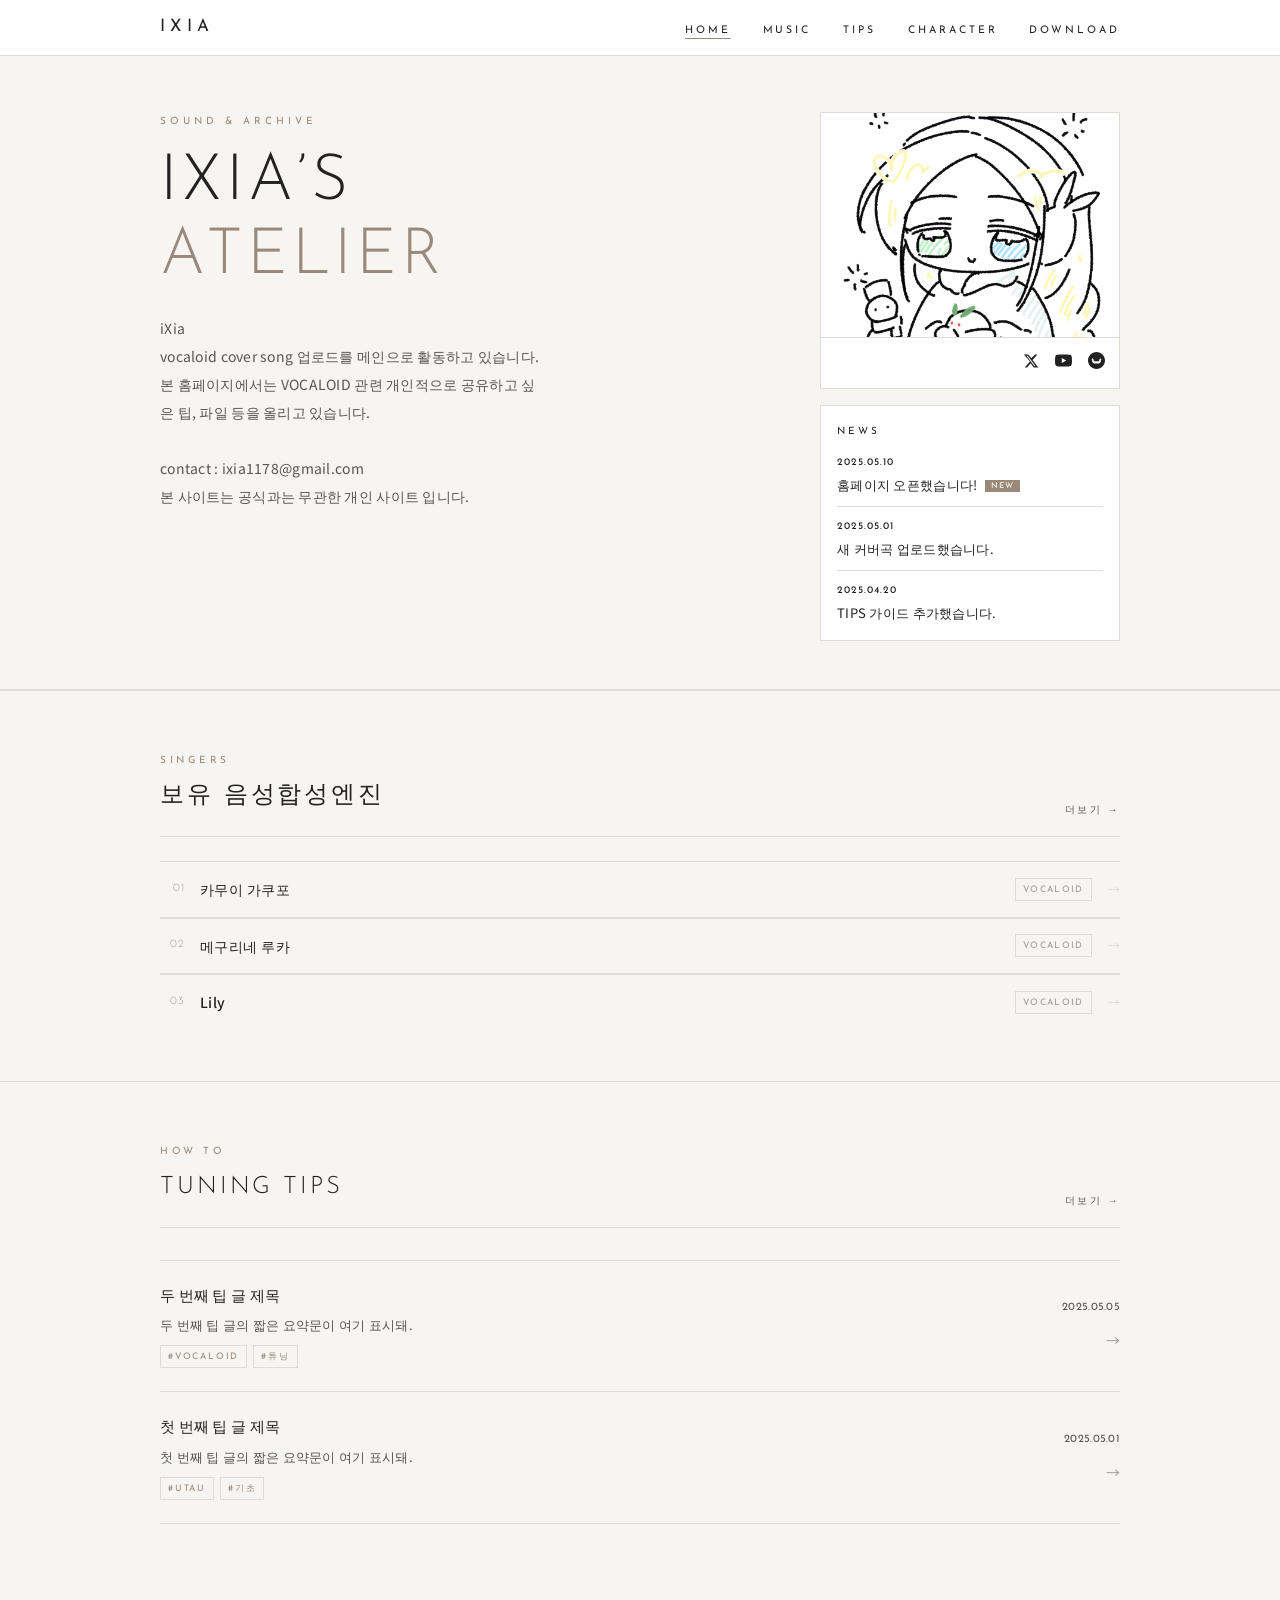
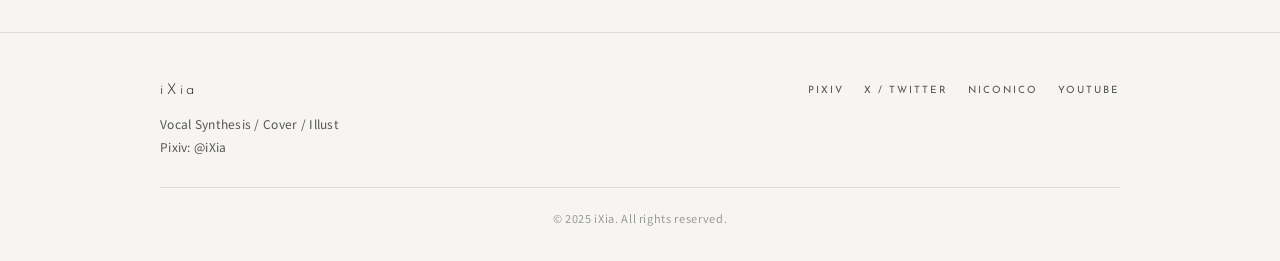
==== index.html @ e761b721 "first commit" ====
<!DOCTYPE html>
<html lang="ko">
<head>
  <meta charset="UTF-8" />
  <meta name="viewport" content="width=device-width, initial-scale=1.0" />

  <!-- ✏️ 브라우저 탭 제목 수정 -->
  <title>iXia</title>

  <!-- ✏️ SNS 공유 미리보기 수정 -->
  <meta property="og:title" content="iXia" />
  <meta property="og:description" content="Vocal Synthesis / Cover / Tips" />
  <meta property="og:type" content="website" />

  <!-- 파비콘: images/favicon.ico 파일 넣으면 자동 적용 -->
  <link rel="icon" href="images/favicon.ico" />

  <link rel="stylesheet" href="css/style.css" />
  <link rel="stylesheet" href="css/tips.css" />
  <link rel="stylesheet" href="css/home.css" />
</head>
<body>

<!-- ══════════════════════════════════════════════════════
     네비게이션 바
     ✏️ 사이트 이름: .nav-logo 안
     ✏️ 메뉴 이름:  .nav-menu 안 각 <a> 텍스트
═══════════════════════════════════════════════════════ -->
<header class="site-nav">
  <div class="wrap nav-inner">

    <!-- ✏️ 왼쪽 로고/이름 -->
    <a href="index.html" class="nav-logo">iXia</a>

    <!-- PC 메뉴 -->
    <nav>
      <ul class="nav-menu">
        <li><a href="index.html" class="active">Home</a></li>
        <li><a href="pages/music.html">Music</a></li>
        <li><a href="pages/tips.html">Tips</a></li>
        <li><a href="pages/character.html">Character</a></li>
        <li><a href="pages/download.html">Download</a></li>
      </ul>
    </nav>

    <!-- 모바일 햄버거 -->
    <button class="hamburger" aria-label="메뉴">
      <span></span><span></span><span></span>
    </button>

  </div>
</header>

<!-- 모바일 드롭다운 -->
<nav class="mob-menu">
  <a href="index.html">Home</a>
  <a href="pages/music.html">Music</a>
  <a href="pages/tips.html">Tips</a>
  <a href="pages/character.html">Character</a>
  <a href="pages/download.html">Download</a>
</nav>


<main>

  <!-- ══════════════════════════════════════════════════
       히어로 섹션
       스케치: 왼쪽(텍스트+버튼) / 오른쪽(캐릭터 링크 + NEWS 박스)
       
       ✏️ 제목:    .hero-title 안
       ✏️ 설명:    .hero-desc 안
       ✏️ 버튼:    .hero-btns 안 <a> 태그 href와 텍스트
       ✏️ 캐릭터 이미지: .hero-chara-img 의 src 속성
                         (images/ 폴더에 파일 넣고 경로 수정)
       ✏️ 뉴스 항목: .news-mini-list 안 <li> 수정
  ══════════════════════════════════════════════════ -->
  <section class="hero">
    <div class="wrap">
      <div class="hero-grid">

        <!-- ── 왼쪽: 텍스트 ── -->
        <div class="hero-text">

          <!-- ✏️ 작은 라벨 텍스트 -->
          <span class="hero-kicker">SOUND & ARCHIVE</span>

          <!--
            ✏️ 메인 타이틀.
            <span class="h-accent">으로 감싼 부분은 베이지 색상 강조.
            <br> 로 줄바꿈.
          -->
          <h1 class="hero-title">
            iXia’s<br />
             <span class="h-accent">ATELIER</span>
          </h1>

          <!-- ✏️ 소개 문장 -->
          <p class="hero-desc">
            iXia<br />
            vocaloid cover song 업로드를 메인으로 활동하고 있습니다.<br />
            본 홈페이지에서는 VOCALOID 관련 개인적으로 공유하고 싶은 팁, 파일 등을 올리고 있습니다.<br /><br />
            contact : ixia1178@gmail.com<br />
            본 사이트는 공식과는 무관한 개인 사이트 입니다.

          </p>


        </div>

        <!-- ── 오른쪽: 사이드 박스 2개 ── -->
        <div class="hero-side">

          <!--
            캐릭터 페이지 링크 박스
            스케치: "이 사이에 CHARACTER 페이지로 이동"
            
            ✏️ 이미지 넣는 방법:
               1. images/ 폴더에 이미지 파일 넣기
               2. 아래 <img> 태그의 src="" 에 경로 입력
                  예) src="images/chara-thumb.jpg"
               3. .hero-chara-img.placeholder div 는 지우기
          -->
          <div class="hero-chara-box">

            <!-- 이미지가 있을 때 → 아래 주석 해제, placeholder div 삭제 -->
            <!-- <img class="hero-chara-img" src="images/chara-thumb.jpg" alt="캐릭터" /> -->

            <!-- 이미지가 없을 때 임시 표시 (이미지 생기면 이 div 삭제) -->
            <img class="hero-chara-img" src="img/profile.png" alt="프로필" />

            <div class="hero-chara-bar">
              <a href="https://x.com/iXIA_00" target="_blank" aria-label="X">
                <svg width="16" height="16" viewBox="0 0 24 24" fill="currentColor">
                  <path d="M18.244 2.25h3.308l-7.227 8.26 8.502 11.24H16.17l-4.714-6.231-5.401 6.231H2.746l7.73-8.835L1.254 2.25H8.08l4.253 5.622 5.91-5.622zm-1.161 17.52h1.833L7.084 4.126H5.117z"/>
                </svg>
              </a>
              <a href="https://www.youtube.com/@iXIA00" target="_blank" aria-label="YouTube">
                <svg width="17" height="17" viewBox="0 0 24 24" fill="currentColor">
                  <path d="M23.498 6.186a3.016 3.016 0 0 0-2.122-2.136C19.505 3.545 12 3.545 12 3.545s-7.505 0-9.377.505A3.017 3.017 0 0 0 .502 6.186C0 8.07 0 12 0 12s0 3.93.502 5.814a3.016 3.016 0 0 0 2.122 2.136c1.871.505 9.376.505 9.376.505s7.505 0 9.377-.505a3.015 3.015 0 0 0 2.122-2.136C24 15.93 24 12 24 12s0-3.93-.502-5.814zM9.545 15.568V8.432L15.818 12l-6.273 3.568z"/>
                </svg>
              </a>
              <a href="https://www.nicovideo.jp/user/136156987" target="_blank" aria-label="NicoNico">
                <svg width="17" height="17" viewBox="0 0 24 24" fill="currentColor">
                  <path d="M12 0C5.373 0 0 5.373 0 12s5.373 12 12 12 12-5.373 12-12S18.627 0 12 0zm5.562 14.578c-.36 1.01-1.306 1.698-2.38 1.718H8.818c-1.074-.02-2.02-.708-2.38-1.718L5.4 10.8c-.213-.595.1-1.25.695-1.463.595-.214 1.25.1 1.463.694l.9 2.506c.09.252.328.422.596.43h5.892c.268-.008.505-.178.596-.43l.9-2.506c.213-.595.868-.908 1.463-.694.595.213.908.868.695 1.463l-1.038 3.778z"/>
                </svg>
              </a>
            </div>
          </div>

          <!--
            NEWS 미니 박스
            스케치: "NEWS 섹션 추가, n월 n일 ~추가됐습니다"
            
            ✏️ 뉴스 항목 수정: 아래 <li> 들을 수정해.
            최신순으로 위에 쓰고, new 뱃지는 최신 항목에만 달아.
            항목은 2~3개가 적당해 (박스가 너무 길어지니까).
          -->
          <div class="news-mini-box">
            <div class="news-mini-head">
              <h3>News</h3>
              <!-- ✏️ 뉴스 페이지가 따로 생기면 href 수정 -->
              <!-- <a href="pages/news.html" class="btn-more" style="font-size:9px;">all →</a> -->
            </div>
            <ul class="news-mini-list">

              <!--
                ✏️ 뉴스 항목 하나 예시.
                복사해서 추가해. 오래된 것은 아래로 밀어.
              -->
              <li class="news-mini-item">
                <span class="news-mini-date">2025.05.10</span>
                <span class="news-mini-text">
                  홈페이지 오픈했습니다!
                  <span class="badge-new">New</span>
                </span>
              </li>

              <li class="news-mini-item">
                <span class="news-mini-date">2025.05.01</span>
                <span class="news-mini-text">새 커버곡 업로드했습니다.</span>
              </li>

              <li class="news-mini-item">
                <span class="news-mini-date">2025.04.20</span>
                <span class="news-mini-text">TIPS 가이드 추가했습니다.</span>
              </li>

            </ul>
          </div>

        </div><!-- /hero-side -->

      </div><!-- /hero-grid -->
    </div>
  </section>


  <!-- ══════════════════════════════════════════════════
       보유 음성합성엔진 목록
       스케치: "보유 음성합성엔진 목록 (VOCALOID 이름 + 엔진)"
       
       ✏️ 항목 수정: <li class="voca-item"> 블록 복사해서 추가.
       ✏️ 이름, 엔진, 링크(href) 각각 수정.
       ✏️ href는 나중에 캐릭터 상세 페이지 앵커(#아이디)로 바꿔.
  ══════════════════════════════════════════════════ -->
  <section class="section anim">
  <div class="wrap">
    <div class="sec-head">
      <div>
        <span class="sec-en">Singers</span>
        <h2 class="sec-title">보유 음성합성엔진</h2>
      </div>
      <a href="pages/character.html" class="btn-more">더보기 →</a>
    </div>

    <div class="voca-scroll-wrap">
      <div class="voca-scroll-track">

        <ul class="voca-list">
          <li>
            <a href="pages/character.html#hatsune-miku" class="voca-item">
              <span class="voca-num">01</span>
              <span class="voca-name">카무이 가쿠포</span>
              <span class="voca-engine">VOCALOID</span>
              <span class="voca-arrow">→</span>
            </a>
          </li>
          <li>
            <a href="pages/character.html#ia" class="voca-item">
              <span class="voca-num">02</span>
              <span class="voca-name">메구리네 루카</span>
              <span class="voca-engine">VOCALOID</span>
              <span class="voca-arrow">→</span>
            </a>
          </li>
          <li>
            <a href="pages/character.html#gumi" class="voca-item">
              <span class="voca-num">03</span>
              <span class="voca-name">Lily</span>
              <span class="voca-engine">VOCALOID</span>
              <span class="voca-arrow">→</span>
            </a>
          </li>
        </ul>

        <!-- 무한루프용 복사본 (위랑 똑같이) -->
        <ul class="voca-list">
          <li>
            <a href="pages/character.html#hatsune-miku" class="voca-item">
              <span class="voca-num">04</span>
              <span class="voca-name">히야마 키요테루</span>
              <span class="voca-engine">VOCALOID</span>
              <span class="voca-arrow">→</span>
            </a>
          </li>
          <li>
            <a href="pages/character.html#ia" class="voca-item">
              <span class="voca-num">05</span>
              <span class="voca-name">IA</span>
              <span class="voca-engine">VOCALOID</span>
              <span class="voca-arrow">→</span>
            </a>
          </li>
          <li>
            <a href="pages/character.html#gumi" class="voca-item">
              <span class="voca-num">06</span>
              <span class="voca-name">GUMI</span>
              <span class="voca-engine">VOCALOID</span>
              <span class="voca-arrow">→</span>
            </a>
          </li>
        </ul>

        <ul class="voca-list">
          <li>
            <a href="pages/character.html#hatsune-miku" class="voca-item">
              <span class="voca-num">07</span>
              <span class="voca-name">유즈키 유카리</span>
              <span class="voca-engine">VOCALOID</span>
              <span class="voca-arrow">→</span>
            </a>
          </li>
          <li>
            <a href="pages/character.html#ia" class="voca-item">
              <span class="voca-num">08</span>
              <span class="voca-name">vy1</span>
              <span class="voca-engine">VOCALOID</span>
              <span class="voca-arrow">→</span>
            </a>
          </li>
          <li>
            <a href="pages/character.html#gumi" class="voca-item">
              <span class="voca-num">09</span>
              <span class="voca-name">오토마치 우나</span>
              <span class="voca-engine">VOCALOID</span>
              <span class="voca-arrow">→</span>
            </a>
          </li>
        </ul>

        <ul class="voca-list">
          <li>
            <a href="pages/character.html#hatsune-miku" class="voca-item">
              <span class="voca-num">10</span>
              <span class="voca-name">히비키 코토</span>
              <span class="voca-engine">VOCALOID</span>
              <span class="voca-arrow">→</span>
            </a>
          </li>
          <li>
            <a href="pages/character.html#ia" class="voca-item">
              <span class="voca-num">11</span>
              <span class="voca-name">kokone</span>
              <span class="voca-engine">VOCALOID</span>
              <span class="voca-arrow">→</span>
            </a>
          </li>
          <li>
            <a href="pages/character.html#gumi" class="voca-item">
              <span class="voca-num">12</span>
              <span class="voca-name">chika</span>
              <span class="voca-engine">VOCALOID</span>
              <span class="voca-arrow">→</span>
            </a>
          </li>
        </ul>

        <ul class="voca-list">
          <li>
            <a href="pages/character.html#hatsune-miku" class="voca-item">
              <span class="voca-num">13</span>
              <span class="voca-name">KAITO</span>
              <span class="voca-engine">VOCALOID</span>
              <span class="voca-arrow">→</span>
            </a>
          </li>
          <li>
            <a href="pages/character.html#ia" class="voca-item">
              <span class="voca-num">14</span>
              <span class="voca-name">키즈나 아카리</span>
              <span class="voca-engine">VOCALOID</span>
              <span class="voca-arrow">→</span>
            </a>
          </li>
          <li>
            <a href="pages/character.html#gumi" class="voca-item">
              <span class="voca-num">15</span>
              <span class="voca-name">류토</span>
              <span class="voca-engine">VOCALOID</span>
              <span class="voca-arrow">→</span>
            </a>
          </li>
        </ul>

        <ul class="voca-list">
          <li>
            <a href="pages/character.html#hatsune-miku" class="voca-item">
              <span class="voca-num">16</span>
              <span class="voca-name">CUL</span>
              <span class="voca-engine">VOCALOID</span>
              <span class="voca-arrow">→</span>
            </a>
          </li>
          <li>
            <a href="pages/character.html#ia" class="voca-item">
              <span class="voca-num">17</span>
              <span class="voca-name">asa</span>
              <span class="voca-engine">VOCALOID</span>
              <span class="voca-arrow">→</span>
            </a>
          </li>
         
        </ul>

      </div>
    </div>

  </div>
</section>

  <!-- ══════════════════════════════════════════════════
       TUNING TIPS 미리보기
       스케치: 목록 형태, "더보기 >" 클릭 → TIPS 페이지 이동
       
       ✏️ 팁 항목 수정: <li> 블록 복사해서 추가.
       ✏️ href: TIPS 페이지 내 앵커 (pages/tips.html#tip-01)
  ══════════════════════════════════════════════════ -->
  <section class="section anim">
  <div class="wrap">
    <div class="sec-head">
      <div>
        <span class="sec-en">How to</span>
        <h2 class="sec-title">Tuning Tips</h2>
      </div>
      <a href="pages/tips.html" class="btn-more">더보기 →</a>
    </div>

    <!-- 최신 글 3개 자동으로 표시 — 건드리지 않아도 돼! -->
    <ul class="tips-list" id="home-tips-list"></ul>

  </div>
</section>


  <!-- ══════════════════════════════════════════════════
       COVERS 슬라이더
       스케치: 가로 슬라이딩, 재생 버튼 아이콘, "더보기 >" → MUSIC 페이지
       
       ✏️ 커버 곡 추가: <div class="covers-card"> 블록을 복사해서 추가.
       ✏️ 앨범 아트: .covers-thumb 안에 <img src="경로"> 넣기.
       ✏️ 링크: href 에 유튜브/니코동 주소 넣기.
  ══════════════════════════════════════════════════ -->
  
<script src="js/tips-data.js"></script>
<script>
  /* 홈 Tips 미리보기: 최신 3개 자동 표시 */
  const homeTipsList = document.getElementById('home-tips-list');
  if (homeTipsList) {
    const recent = TIPS_DATA.slice(0, 3);
    homeTipsList.innerHTML = recent.map(post => `
      <li class="tips-item">
        <a href="pages/tips-post.html?id=${post.id}" class="tips-item-link">
          <div class="tips-item-main">
            <p class="tips-item-title">${post.title}</p>
            <p class="tips-item-summary">${post.summary}</p>
            <div class="tips-item-tags">
              ${post.tags.map(t => `<span class="tips-tag">${t}</span>`).join('')}
            </div>
          </div>
          <div class="tips-item-right">
            <span class="tips-item-date">${post.date}</span>
            <span class="tips-item-arrow">→</span>
          </div>
        </a>
      </li>
    `).join('');
  }
</script>

</main>


<!-- ══════════════════════════════════════════════════════
     푸터
     ✏️ 이름: .footer-name 안
     ✏️ 설명: .footer-desc 안
     ✏️ 외부 링크: .footer-links 안 <a> 태그의 href와 텍스트
═══════════════════════════════════════════════════════ -->
<footer class="site-footer">
  <div class="wrap">
    <div class="footer-inner">

      <!-- 왼쪽: 이름 + 소개 -->
      <div>
        <!-- ✏️ 하단 이름 수정 -->
        <p class="footer-name">iXia</p>
        <!-- ✏️ 짧은 소개 수정 -->
        <p class="footer-desc">
          Vocal Synthesis / Cover / Illust<br />
          Pixiv: @iXia
        </p>
      </div>

      <!-- 오른쪽: 외부 링크들 -->
      <div class="footer-links">
        <!-- ✏️ href="" 안에 실제 SNS 링크 넣기. 필요없는 줄은 지워. -->
        <a href="https://www.pixiv.net/" target="_blank">Pixiv</a>
        <a href="https://twitter.com/" target="_blank">X / Twitter</a>
        <a href="https://www.nicovideo.jp/" target="_blank">NicoNico</a>
        <a href="https://www.youtube.com/" target="_blank">YouTube</a>
      </div>

    </div>

    <!-- ✏️ 이름과 연도 수정 -->
    <p class="footer-copy">&copy; 2025 iXia. All rights reserved.</p>
  </div>
</footer>


<script src="js/main.js"></script>
</body>
</html>
---- css/style.css ----
/* ============================================================
   style.css — iXia 사이트 공통 스타일
   참고: halyosy.com + vocaloid.com 디자인 톤

   ✏️ 색상 바꾸기: 아래 :root 안의 값만 수정하면 전체 적용!
   ✏️ 폰트 바꾸기: --font-body, --font-en 값 수정
============================================================ */

@import url('https://fonts.googleapis.com/css2?family=Josefin+Sans:wght@200;300;400&family=Noto+Sans+JP:wght@300;400;500&display=swap');

:root {
  /* ✏️ 여기만 바꾸면 전체 색이 바뀌어 */
  --white:     #ffffff;
  --bg:        #f7f5f2;     /* 아주 살짝 따뜻한 베이지 톤 */
  --text:      #222222;     /* 진한 딥 그레이 (눈에 덜 피로) */
  --sub:       #555555;     /* 보조 텍스트 (기존보다 훨씬 진하게) */
  --muted:     #999999;     /* 흐린 텍스트 (날짜, 라벨 등) */
  --accent:    #9a8878;     /* ✏️ 포인트 색상 (진한 베이지) */
  --line:      #e0dbd4;     /* 구분선 */
  --nav-h:     56px;        /* ✏️ 상단 네비 높이 */
  --max-w:     1040px;
  --pad:       40px;        /* 좌우 기본 여백 */

  /* ✏️ 폰트 */
  --font-en:   'Josefin Sans', sans-serif;  /* 영문 제목용 */
  --font-body: 'Noto Sans JP', 'Noto Sans KR', sans-serif;  /* 본문 */

  --ease: 0.2s ease;
}

*, *::before, *::after { box-sizing: border-box; margin: 0; padding: 0; }
html { scroll-behavior: smooth; }
body {
  font-family: var(--font-body);
  background: var(--bg);
  color: var(--text);
  font-size: 14px;
  line-height: 1.9;
  letter-spacing: 0.02em;
  -webkit-font-smoothing: antialiased;
}
img { display: block; max-width: 100%; }
a { color: inherit; text-decoration: none; }
ul { list-style: none; }
button { background: none; border: none; cursor: pointer; font: inherit; color: inherit; }

/* ─── 레이아웃 컨테이너 ─────────────────────────────────── */
.wrap {
  max-width: var(--max-w);
  margin: 0 auto;
  padding: 0 var(--pad);
}

/* ─── 섹션 헤더 (제목 + 더보기 버튼) ─────────────────────
   스케치: 각 섹션 오른쪽에 "더보기 >" 버튼이 있어.
   이 구조를 재사용해.
──────────────────────────────────────────────────────────── */
.sec-head {
  display: flex;
  align-items: flex-end;
  justify-content: space-between;
  margin-bottom: 24px;
  padding-bottom: 16px;
  border-bottom: 1px solid var(--line);
}
.sec-en {   /* 영문 작은 라벨 */
  font-family: var(--font-en);
  font-size: 10px;
  letter-spacing: 0.35em;
  text-transform: uppercase;
  color: var(--accent);
  display: block;
  margin-bottom: 4px;
}
.sec-title {
  font-family: var(--font-en);
  font-size: clamp(18px, 2.5vw, 24px);
  font-weight: 300;
  letter-spacing: 0.12em;
  text-transform: uppercase;
  color: var(--text);
}

/* 더보기 버튼 — halyosy처럼 작고 오른쪽 정렬 */
.btn-more {
  font-family: var(--font-en);
  font-size: 10px;
  letter-spacing: 0.25em;
  text-transform: uppercase;
  color: var(--sub);
  display: flex;
  align-items: center;
  gap: 4px;
  transition: color var(--ease);
  white-space: nowrap;
}
.btn-more:hover { color: var(--accent); }

/* ─── 네비게이션 ─────────────────────────────────────────
   ✏️ 사이트 이름 → index.html <a class="nav-logo"> 안
   ✏️ 메뉴 항목  → index.html <ul class="nav-menu"> 안
──────────────────────────────────────────────────────────── */
.site-nav {
  position: fixed;
  top: 0; left: 0; right: 0;
  height: var(--nav-h);
  background: rgba(255,255,255,0.96);
  backdrop-filter: blur(10px);
  -webkit-backdrop-filter: blur(10px);
  border-bottom: 1px solid var(--line);
  z-index: 100;
  transition: box-shadow var(--ease);
}
.site-nav.scrolled { box-shadow: 0 1px 20px rgba(0,0,0,0.05); }

.nav-inner {
  height: 100%;
  display: flex;
  align-items: center;
  justify-content: space-between;
}

/* 로고 */
.nav-logo {
  font-family: var(--font-en);
  font-size: 17px;
  font-weight: 400;     /* 300 → 400 */
  letter-spacing: 0.32em;
  text-transform: uppercase;
  transition: color var(--ease);
}
.nav-logo:hover { color: var(--accent); }

/* PC 메뉴 */
.nav-menu {
  display: flex;
  align-items: center;
  gap: 32px;
}
.nav-menu a {
  font-family: var(--font-en);
  font-size: 10.5px;
  letter-spacing: 0.28em;
  text-transform: uppercase;
  color: var(--text);   /* sub → text (더 진하게) */
  position: relative;
  padding-bottom: 3px;
  transition: color var(--ease);
}
.nav-menu a::after {
  content: '';
  position: absolute;
  bottom: 0; left: 0;
  width: 0; height: 1px;
  background: var(--accent);
  transition: width var(--ease);
}
.nav-menu a:hover, .nav-menu a.active { color: var(--text); }
.nav-menu a:hover::after, .nav-menu a.active::after { width: 100%; }

/* 햄버거 (모바일) */
.hamburger {
  display: none;
  flex-direction: column;
  gap: 5px;
  padding: 4px;
}
.hamburger span {
  display: block;
  width: 22px; height: 1px;
  background: var(--text);
  transition: all var(--ease);
}
.hamburger.open span:nth-child(1) { transform: translateY(6px) rotate(45deg); }
.hamburger.open span:nth-child(2) { opacity: 0; }
.hamburger.open span:nth-child(3) { transform: translateY(-6px) rotate(-45deg); }

/* 모바일 드롭다운 메뉴 */
.mob-menu {
  display: none;
  position: fixed;
  top: var(--nav-h);
  left: 0; right: 0;
  background: var(--white);
  border-bottom: 1px solid var(--line);
  padding: 24px var(--pad);
  flex-direction: column;
  gap: 20px;
  z-index: 99;
}
.mob-menu.open { display: flex; }
.mob-menu a {
  font-family: var(--font-en);
  font-size: 13px;
  letter-spacing: 0.25em;
  text-transform: uppercase;
  color: var(--sub);
  transition: color var(--ease);
}
.mob-menu a:hover, .mob-menu a.active { color: var(--text); }

/* ─── 메인 영역 ─────────────────────────────────────────── */
main { padding-top: var(--nav-h); }

/* ─── 섹션 기본 패딩 ─────────────────────────────────────── */
.section {
  padding: 60px 0;
  border-top: 1px solid var(--line);
}

/* ─── 버튼 ───────────────────────────────────────────────── */
/* 채워진 버튼 */
.btn-fill {
  display: inline-flex;
  align-items: center;
  gap: 8px;
  padding: 10px 24px;
  background: var(--text);
  color: var(--white);
  font-family: var(--font-en);
  font-size: 10px;
  letter-spacing: 0.25em;
  text-transform: uppercase;
  transition: background var(--ease);
}
.btn-fill:hover { background: var(--accent); }

/* 테두리만 있는 버튼 */
.btn-line {
  display: inline-flex;
  align-items: center;
  gap: 8px;
  padding: 10px 24px;
  border: 1px solid var(--line);
  color: var(--sub);
  font-family: var(--font-en);
  font-size: 10px;
  letter-spacing: 0.25em;
  text-transform: uppercase;
  transition: all var(--ease);
}
.btn-line:hover { border-color: var(--accent); color: var(--accent); }

/* ─── 카드 (공통 hover) ──────────────────────────────────── */
.card {
  background: var(--white);
  border: 1px solid var(--line);
  transition: box-shadow var(--ease), transform var(--ease);
}
.card:hover {
  box-shadow: 0 4px 20px rgba(0,0,0,0.07);
  transform: translateY(-2px);
}

/* ─── 페이드인 ───────────────────────────────────────────── */
@keyframes fadeUp {
  from { opacity: 0; transform: translateY(14px); }
  to   { opacity: 1; transform: translateY(0); }
}
.fade { animation: fadeUp 0.5s ease both; }
.fade:nth-child(2) { animation-delay: 0.07s; }
.fade:nth-child(3) { animation-delay: 0.14s; }
.fade:nth-child(4) { animation-delay: 0.21s; }

/* ─── 푸터 ───────────────────────────────────────────────── */
/*
  ✏️ 이름, 설명, 외부링크: index.html <footer> 안을 수정해.
*/
.site-footer {
  border-top: 1px solid var(--line);
  padding: 44px 0 32px;
}
.footer-inner {
  display: flex;
  justify-content: space-between;
  align-items: flex-start;
  flex-wrap: wrap;
  gap: 28px;
}
.footer-name {
  font-family: var(--font-en);
  font-size: 15px;
  font-weight: 300;
  letter-spacing: 0.25em;
  margin-bottom: 8px;
}
.footer-desc {
  font-size: 12px;
  color: var(--sub);
  line-height: 1.9;
}
.footer-links {
  display: flex;
  gap: 20px;
  flex-wrap: wrap;
  align-items: center;
  padding-top: 4px;
}
.footer-links a {
  font-family: var(--font-en);
  font-size: 10px;
  letter-spacing: 0.2em;
  text-transform: uppercase;
  color: var(--sub);
  transition: color var(--ease);
}
.footer-links a:hover { color: var(--accent); }
.footer-copy {
  margin-top: 28px;
  padding-top: 20px;
  border-top: 1px solid var(--line);
  text-align: center;
  font-size: 11px;
  color: var(--muted);
  letter-spacing: 0.06em;
}

/* ─── 반응형 ─────────────────────────────────────────────── */
@media (max-width: 768px) {
  :root { --pad: 20px; --nav-h: 52px; }
  .nav-menu { display: none; }
  .hamburger { display: flex; }
  .footer-inner { flex-direction: column; }
}

@media (max-width: 480px) {
  .sec-title {
    font-size: 18px;
  }
}
---- css/tips.css ----
/* ============================================================
   tips.css — Tips 페이지 전용 스타일
============================================================ */

/* ─── 페이지 헤더 ─────────────────────────────────────────── */
.page-header {
  padding: 48px 0 36px;
  border-bottom: 1px solid var(--line);
}
.page-title {
  font-family: var(--font-en);
  font-size: clamp(28px, 4vw, 42px);
  font-weight: 200;
  letter-spacing: 0.12em;
  text-transform: uppercase;
  margin: 6px 0 10px;
}
.page-desc {
  font-size: 13px;
  color: var(--sub);
}

/* ─── 태그 필터 ──────────────────────────────────────────── */
.tips-tags {
  display: flex;
  flex-wrap: wrap;
  gap: 8px;
  padding: 12px 0 16px;  /* ← 28px에서 줄이기 */
  border-bottom: 1px solid var(--line);
  margin-bottom: 8px;
}

.tag-btn {
  font-family: var(--font-en);
  font-size: 10px;
  letter-spacing: 0.18em;
  text-transform: uppercase;
  padding: 5px 14px;
  border: 1px solid var(--line);
  color: var(--sub);
  background: none;
  cursor: pointer;
  transition: all var(--ease);
}
.tag-btn:hover {
  border-color: var(--accent);
  color: var(--accent);
}
.tag-btn.active {
  background: var(--text);
  border-color: var(--text);
  color: var(--white);
}

/* ─── 글 목록 ────────────────────────────────────────────── */
.tips-list {
  padding: 8px 0 48px;
}

.tips-item {
  border-bottom: 1px solid var(--line);
}
.tips-item:first-child {
  border-top: 1px solid var(--line);
}

.tips-item-link {
  display: flex;
  align-items: center;
  justify-content: space-between;
  gap: 24px;
  padding: 20px 0;
  transition: color var(--ease);
}
.tips-item-link:hover .tips-item-title {
  color: var(--accent);
}

.tips-item-main {
  display: flex;
  flex-direction: column;
  gap: 5px;
  flex: 1;
}

.tips-item-title {
  font-size: 15px;
  font-weight: 500;
  color: var(--text);
  transition: color var(--ease);
}

.tips-item-summary {
  font-size: 13px;      /* 12px → 13px */
  color: var(--sub);
  line-height: 1.7;
}

.tips-item-tags {
  display: flex;
  flex-wrap: wrap;
  gap: 6px;
  margin-top: 4px;
}

/* 태그 뱃지 */
.tips-tag {
  font-family: var(--font-en);
  font-size: 9px;
  letter-spacing: 0.12em;
  color: var(--accent);
  border: 1px solid var(--line);
  padding: 2px 7px;
}

.tips-item-right {
  display: flex;
  flex-direction: column;
  align-items: flex-end;
  gap: 8px;
  flex-shrink: 0;
}

.tips-item-date {
  font-family: var(--font-en);
  font-size: 11px;
  color: var(--sub);    /* muted → sub (더 잘 보이게) */
  white-space: nowrap;
}

.tips-item-arrow {
  font-size: 14px;
  color: var(--muted);
  transition: transform var(--ease), color var(--ease);
}
.tips-item-link:hover .tips-item-arrow {
  transform: translateX(3px);
  color: var(--accent);
}

/* 글 없을 때 */
.tips-empty {
  padding: 40px 0;
  text-align: center;
  font-size: 13px;
  color: var(--muted);
}

/* ─── 상세 페이지 ─────────────────────────────────────────── */

/* 뒤로가기 */
.post-back {
  display: inline-flex;
  align-items: center;
  font-family: var(--font-en);
  font-size: 10px;
  letter-spacing: 0.18em;
  text-transform: uppercase;
  color: var(--sub);
  margin: 36px 0 32px;
  transition: color var(--ease);
}
.post-back:hover { color: var(--accent); }

/* 글 헤더 */
.post-header {
  padding-bottom: 28px;
  border-bottom: 1px solid var(--line);
  margin-bottom: 36px;
}

.post-meta {
  display: flex;
  align-items: center;
  gap: 12px;
  margin-bottom: 14px;
  flex-wrap: wrap;
}

.post-date {
  font-family: var(--font-en);
  font-size: 11px;
  color: var(--muted);
}

.post-title {
  font-family: var(--font-en);
  font-size: clamp(22px, 3.5vw, 36px);
  font-weight: 200;
  letter-spacing: 0.06em;
  line-height: 1.3;
}

/* 글 본문 */
.post-body {
  font-size: 14px;
  line-height: 1.9;
  color: var(--text);
  padding-bottom: 60px;
  max-width: 720px;
}

.post-body p {
  margin-bottom: 1.4em;
}

.post-body h2 {
  font-family: var(--font-en);
  font-size: 18px;
  font-weight: 300;
  letter-spacing: 0.08em;
  margin: 2em 0 0.8em;
  padding-bottom: 8px;
  border-bottom: 1px solid var(--line);
}

.post-body h3 {
  font-size: 15px;
  font-weight: 500;
  margin: 1.6em 0 0.6em;
}

.post-body img {
  max-width: 100%;
  margin: 1.5em 0;
  border: 1px solid var(--line);
}

.post-body ul, .post-body ol {
  padding-left: 1.5em;
  margin-bottom: 1.4em;
}

.post-body li {
  margin-bottom: 0.4em;
}

.post-body code {
  font-family: monospace;
  font-size: 13px;
  background: var(--bg);
  border: 1px solid var(--line);
  padding: 2px 6px;
}

.post-body pre {
  background: var(--bg);
  border: 1px solid var(--line);
  padding: 16px;
  overflow-x: auto;
  margin-bottom: 1.4em;
}

.post-body pre code {
  border: none;
  padding: 0;
  background: none;
}

/* 로딩/에러 */
.post-loading {
  padding: 60px 0;
  text-align: center;
  color: var(--muted);
  font-size: 13px;
}

/* 검색창 */
.tips-search-wrap {
  padding: 20px 0 10px;  /* ← 위아래 줄이기 */
  display: flex;
  gap: 0;
  max-width: 400px;
}
.tips-search {
  width: 100%;
  padding: 9px 14px;
  font-family: var(--font-body);
  font-size: 13px;
  border: 1px solid var(--line);
  border-right: none;  /* ← 돋보기 버튼과 붙이기 */
  background: var(--white);
  color: var(--text);
  outline: none;
  transition: border-color var(--ease);
}
.tips-search:focus { border-color: var(--accent); }

.tips-search-btn {
  padding: 9px 14px;
  border: 1px solid var(--line);
  background: var(--white);
  color: var(--sub);
  cursor: pointer;
  transition: all var(--ease);
  display: flex;
  align-items: center;
}
.tips-search-btn:hover {
  background: var(--text);
  border-color: var(--text);
  color: var(--white);
}

/* ─── 반응형 ─────────────────────────────────────────────── */
@media (max-width: 600px) {
  .tips-item-summary { display: none; }
  .tips-item-right { flex-direction: row; align-items: center; }
}
---- css/home.css ----
/* ============================================================
   home.css — HOME 페이지 전용 스타일
   
   스케치 구조:
   1. 히어로 (텍스트 왼쪽 + 오른쪽: 캐릭터 링크 박스 + NEWS 박스)
   2. 보유 음성합성엔진 목록
   3. TUNING TIPS 미리보기 (더보기 → TIPS 페이지)
   4. COVERS 슬라이더 (더보기 → MUSIC 페이지)
============================================================ */

/* ════════════════════════════════════════════════
   1. 히어로 섹션
   ════════════════════════════════════════════════ */
.hero {
  padding: 56px 0 48px;
  border-bottom: 1px solid var(--line);
}

/*
  레이아웃: 왼쪽(텍스트) + 오른쪽(사이드 박스 2개)
  스케치에서 오른쪽에 '캐릭터 페이지로 이동' 박스와 'NEWS' 박스가 있었어.
*/
.hero-grid {
  display: grid;
  grid-template-columns: 1fr 300px;
  gap: 40px;
  align-items: start;
}

/* ── 히어로 왼쪽: 텍스트 ── */
.hero-text {}

/* 아주 작은 영문 라벨 */
.hero-kicker {
  font-family: var(--font-en);
  font-size: 10px;
  letter-spacing: 0.4em;
  text-transform: uppercase;
  color: var(--accent);
  margin-bottom: 16px;
  display: block;
}

/*
  ✏️ 메인 제목 수정: index.html의 <h1 class="hero-title"> 안
  두 줄로 쓰고 싶으면 <br> 태그 사용.
  <span class="h-accent">으로 감싸면 포인트 색상 강조.
*/
.hero-title {
  font-family: var(--font-en);
  font-size: clamp(36px, 5.5vw, 64px);
  font-weight: 300;     /* 200 → 300 */
  letter-spacing: 0.06em;
  line-height: 1.15;
  margin-bottom: 20px;
  text-transform: uppercase;
}
.hero-title .h-accent {
  color: var(--accent);
}

/*
  ✏️ 소개 문장 수정: index.html의 <p class="hero-desc"> 안
*/
.hero-desc {
  font-size: 14px;      /* 13px → 14px */
  color: var(--sub);
  line-height: 2.0;     /* 1.9 → 2.0 */
  max-width: 380px;
  margin-bottom: 32px;
}

/* 버튼 묶음 */
.hero-btns {
  display: flex;
  gap: 12px;
  flex-wrap: wrap;
}

/* ── 히어로 오른쪽: 사이드 박스들 ── */
.hero-side {
  display: flex;
  flex-direction: column;
  gap: 16px;
}

/*
  캐릭터 페이지 링크 박스
  스케치: "이 사이에 CHARACTER 페이지로 이동"
  
  ✏️ 이미지 교체: <img src=""> 의 src 속성을 바꿔.
  images/ 폴더에 이미지 파일을 넣고 경로 수정.
*/
.hero-chara-box {
  display: block;
  position: relative;
  overflow: hidden;
  border: 1px solid var(--line);
  background: var(--white);
  transition: box-shadow var(--ease);
}
.hero-chara-box:hover { box-shadow: 0 4px 20px rgba(0,0,0,0.08); }

/* 캐릭터 이미지 영역 */
.hero-chara-img {
  width: 100%;
  aspect-ratio: 4/3;
  object-fit: cover;
  background: #f0ede8;  /* 이미지 없을 때 배경 */
  display: flex;
  align-items: center;
  justify-content: center;
}
/* 이미지 없을 때 표시 */
.hero-chara-img.placeholder {
  font-family: var(--font-en);
  font-size: 11px;
  letter-spacing: 0.2em;
  text-transform: uppercase;
  color: var(--muted);
  flex-direction: column;
  gap: 8px;
}

/* 박스 하단 텍스트 바 */
.hero-chara-bar {
  display: flex;
  align-items: center;
  justify-content: flex-end;
  gap: 16px;
  padding: 12px 14px;
  border-top: 1px solid var(--line);
}
.hero-chara-bar span {
  font-family: var(--font-en);
  font-size: 10px;
  letter-spacing: 0.22em;
  text-transform: uppercase;
  color: var(--sub);
}
.hero-chara-bar .arrow {
  font-size: 12px;
  color: var(--muted);
  transition: transform var(--ease), color var(--ease);
}
.hero-chara-box:hover .arrow {
  transform: translateX(3px);
  color: var(--accent);
}

/*
  NEWS 미니 박스
  스케치: "NEWS 섹션 추가, n월 n일 ~추가됐습니다 설명 용도"
  
  ✏️ 뉴스 내용 수정: index.html의 .news-mini-list 안 <li> 수정.
*/
.news-mini-box {
  border: 1px solid var(--line);
  background: var(--white);
  padding: 16px;
}
.news-mini-head {
  display: flex;
  align-items: center;
  justify-content: space-between;
  margin-bottom: 12px;
}
.news-mini-head h3 {
  font-family: var(--font-en);
  font-size: 10px;
  letter-spacing: 0.3em;
  text-transform: uppercase;
  font-weight: 400;
  color: var(--text);
}
.news-mini-list {
  display: flex;
  flex-direction: column;
  gap: 10px;
}
.news-mini-item {
  display: flex;
  flex-direction: column;
  gap: 2px;
  padding-bottom: 10px;
  border-bottom: 1px solid var(--line);
}
.news-mini-item:last-child {
  padding-bottom: 0;
  border-bottom: none;
}
.news-mini-date {
  font-family: var(--font-en);
  font-size: 10px;
  letter-spacing: 0.1em;
  color: var(--text);   /* muted → text (날짜 진하게) */
  font-weight: 500;
}
.news-mini-text {
  font-size: 13px;      /* 12px → 13px */
  color: var(--text);   /* sub → text */
  line-height: 1.7;
}

/* ── NEW 뱃지 ── */
.badge-new {
  font-family: var(--font-en);
  font-size: 8px;
  letter-spacing: 0.15em;
  text-transform: uppercase;
  padding: 2px 6px;
  background: var(--accent);
  color: var(--white);
  vertical-align: middle;
  margin-left: 4px;
}

/* ════════════════════════════════════════════════
   2. 보유 음성합성엔진 섹션
   스케치: VOCALOID 이름 + 캐릭터 이미지 섬네일 형태
   ════════════════════════════════════════════════ */

/*
  ✏️ 보컬로이드 목록 수정: index.html의 <ul class="voca-list"> 안
  각 <li>를 복사해서 추가/수정해.
*/
.voca-list {}

.voca-item {
  display: grid;
  grid-template-columns: 24px 1fr auto auto;
  align-items: center;
  gap: 16px;
  padding: 14px 0;
  border-bottom: 1px solid var(--line);
  transition: color var(--ease);
  cursor: default;
}
.voca-item:first-child { border-top: 1px solid var(--line); }

/* 왼쪽 번호 */
.voca-num {
  font-family: var(--font-en);
  font-size: 11px;
  color: var(--muted);
  text-align: right;
  font-weight: 300;
}

/* 캐릭터 이름 */
.voca-name {
  font-size: 14px;
  font-weight: 500;     /* 굵기 추가 */
  letter-spacing: 0.03em;
  transition: color var(--ease);
}
.voca-item:hover .voca-name { color: var(--accent); }

/* 엔진 태그 (VOCALOID5, UTAU 등) */
.voca-engine {
  font-family: var(--font-en);
  font-size: 9px;
  letter-spacing: 0.15em;
  text-transform: uppercase;
  color: var(--muted);
  border: 1px solid var(--line);
  padding: 2px 7px;
}

/* 오른쪽 화살표 */
.voca-arrow {
  font-size: 12px;
  color: var(--line);
  transition: color var(--ease), transform var(--ease);
}
.voca-item:hover .voca-arrow {
  color: var(--accent);
  transform: translateX(3px);
}

/* ════════════════════════════════════════════════
   3. TUNING TIPS 미리보기
   스케치: 목록 형태, 클릭하면 큰 페이지로 이동
   ════════════════════════════════════════════════ */

/*
  ✏️ 팁 항목 수정: index.html의 <ul class="tips-list"> 안 <li>를 수정/추가.
  각 항목을 클릭하면 TIPS 페이지로 이동해.
*/
.tips-list {
  display: flex;
  flex-direction: column;
}

/* 항목 번호 (01, 02, 03...) */
.tips-num {
  font-family: var(--font-en);
  font-size: 20px;
  font-weight: 200;
  color: var(--line);
  line-height: 1;
  text-align: right;
}

.tips-body {}

/* 태그 (Basics, Mixing 등) */
.tips-tag {
  font-family: var(--font-en);
  font-size: 9px;
  letter-spacing: 0.2em;
  text-transform: uppercase;
  color: var(--accent);
  margin-bottom: 3px;
}

.tips-name {
  font-size: 14px;
  font-weight: 500;
  transition: color var(--ease);
}

.tips-desc {
  font-size: 12px;
  color: var(--sub);
  margin-top: 2px;
}

.tips-arrow {
  font-size: 14px;
  color: var(--line);
  transition: all var(--ease);
}

/* ════════════════════════════════════════════════
   4. COVERS 슬라이더
   스케치: 가로로 슬라이딩, 재생 버튼 아이콘, 더보기 버튼
   ════════════════════════════════════════════════ */

/*
  ✏️ 커버 곡 추가: index.html의 <div class="covers-track"> 블록을 복사해서 추가.
  앨범 아트가 있으면: <img src="경로"> 를 .covers-thumb 안에 넣어.
*/
.covers-outer { position: relative; }

/* 가로 스크롤 슬라이더 */
.covers-track-list {
  display: flex;
  gap: 14px;
  overflow-x: auto;
  scroll-snap-type: x mandatory;
  padding-bottom: 4px;
  -ms-overflow-style: none;
  scrollbar-width: none;
}
.covers-track-list::-webkit-scrollbar { display: none; }

/* 카드 하나 */
.covers-card {
  flex: 0 0 172px;
  scroll-snap-align: start;
  cursor: pointer;
}
.covers-card:hover .covers-thumb-art { transform: scale(1.03); }

/* 앨범 아트 영역 */
.covers-thumb {
  width: 100%;
  aspect-ratio: 1;
  border: 1px solid var(--line);
  overflow: hidden;
  position: relative;
  background: #f0ede8;
  margin-bottom: 10px;
}
.covers-thumb-art {
  width: 100%;
  height: 100%;
  object-fit: cover;
  transition: transform 0.3s ease;
}

/* 이미지 없을 때 아이콘 */
.covers-thumb-ph {
  width: 100%;
  height: 100%;
  display: flex;
  align-items: center;
  justify-content: center;
  font-size: 24px;
  color: var(--muted);
}

/* 호버 시 재생 오버레이 */
.covers-overlay {
  position: absolute;
  inset: 0;
  background: rgba(0,0,0,0.15);
  display: flex;
  align-items: center;
  justify-content: center;
  opacity: 0;
  transition: opacity var(--ease);
}
.covers-card:hover .covers-overlay { opacity: 1; }

/* 재생 아이콘 원 */
.play-btn {
  width: 40px; height: 40px;
  border: 1.5px solid rgba(255,255,255,0.9);
  border-radius: 50%;
  display: flex;
  align-items: center;
  justify-content: center;
}
/* CSS 삼각형으로 재생 아이콘 */
.play-btn::after {
  content: '';
  width: 0; height: 0;
  border-style: solid;
  border-width: 7px 0 7px 12px;
  border-color: transparent transparent transparent rgba(255,255,255,0.95);
  margin-left: 2px;
}

.covers-card-title {
  font-size: 13px;
  font-weight: 500;
  margin-bottom: 3px;
  white-space: nowrap;
  overflow: hidden;
  text-overflow: ellipsis;
}
.covers-card-voca {
  font-size: 11px;
  color: var(--sub);
  white-space: nowrap;
  overflow: hidden;
  text-overflow: ellipsis;
}

/* 슬라이더 화살표 버튼 */
.sl-btn {
  position: absolute;
  top: calc(50% - 20px);   /* 아트 이미지 중앙 */
  transform: translateY(-50%);
  width: 36px; height: 36px;
  border: 1px solid var(--line);
  background: var(--white);
  display: flex;
  align-items: center;
  justify-content: center;
  font-size: 16px;
  color: var(--sub);
  transition: all var(--ease);
  z-index: 2;
}
.sl-btn:hover { background: var(--text); color: var(--white); border-color: var(--text); }
.sl-prev { left: -18px; }
.sl-next { right: -18px; }

/* 무한 스크롤 박스 */
.voca-scroll-wrap {
  height: 160px;
  overflow: hidden;
}

.voca-scroll-track {
  animation: scrollUp 13s linear infinite;
}

.voca-scroll-wrap:hover .voca-scroll-track {
  animation-play-state: paused;
}

@keyframes scrollUp {
  from { transform: translateY(0); }
  to { transform: translateY(-50%); }
}

/* ─── 반응형 ─────────────────────────────────────────────── */
@media (max-width: 860px) {
  /* 히어로: 세로 레이아웃 */
  .hero-grid {
    grid-template-columns: 1fr;
    gap: 28px;
  }
  .hero-side {
    flex-direction: row;   /* 오른쪽 박스들을 가로로 */
    gap: 12px;
  }
  .hero-chara-box,
  .news-mini-box { flex: 1; }
}

@media (max-width: 600px) {
  .hero-side { flex-direction: column; }
  .voca-engine { display: none; }
  .tips-desc { display: none; }
  .covers-card { flex: 0 0 140px; }
  .sl-btn { display: none; }
  .hero-title {
    font-size: clamp(28px, 8vw, 42px); /* 모바일에서 적당한 크기로 */
  }
}
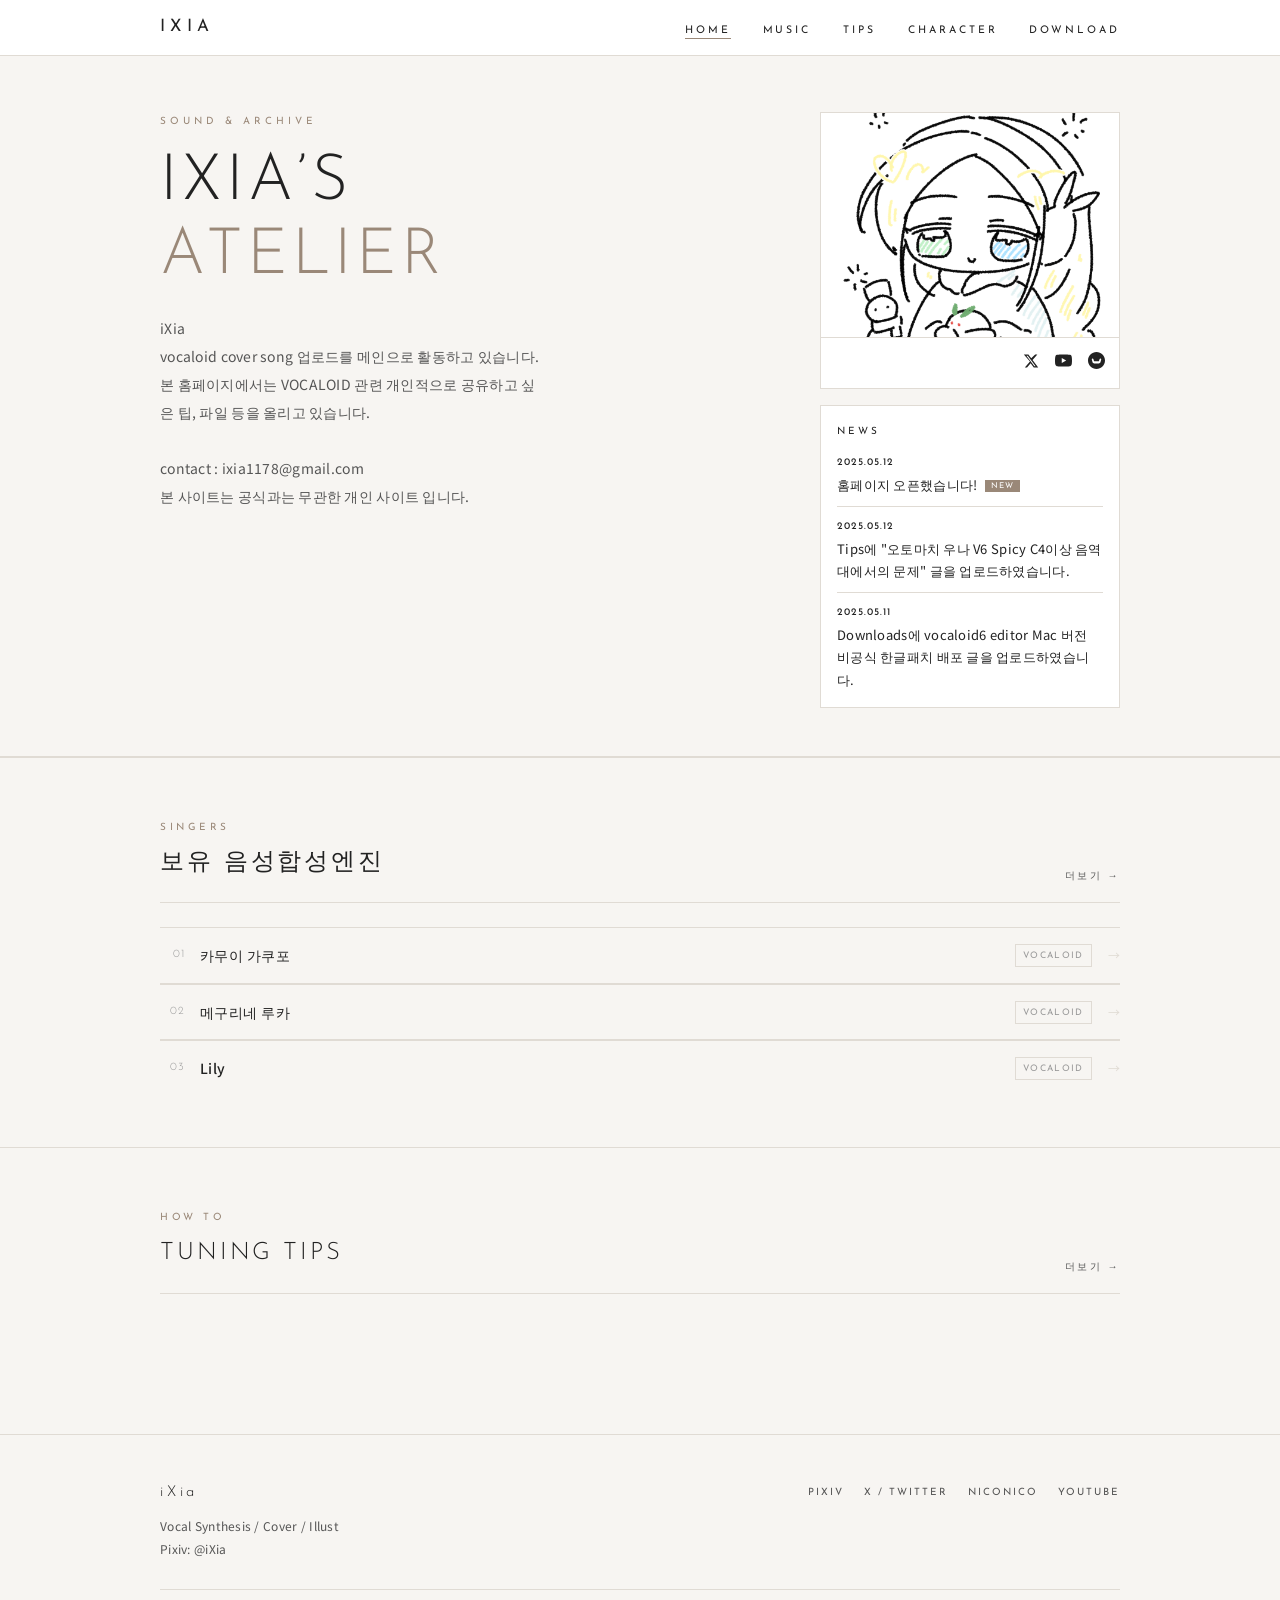
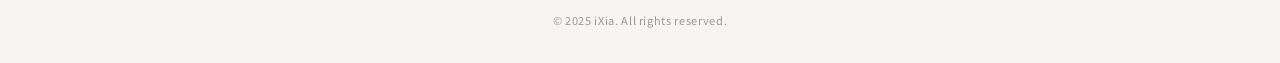
==== commit af1d59e0: "news update" ====
--- a/index.html
+++ b/index.html
@@ -168,7 +168,7 @@
                 복사해서 추가해. 오래된 것은 아래로 밀어.
               -->
               <li class="news-mini-item">
-                <span class="news-mini-date">2025.05.10</span>
+                <span class="news-mini-date">2025.05.12</span>
                 <span class="news-mini-text">
                   홈페이지 오픈했습니다!
                   <span class="badge-new">New</span>
@@ -176,13 +176,13 @@
               </li>
 
               <li class="news-mini-item">
-                <span class="news-mini-date">2025.05.01</span>
-                <span class="news-mini-text">새 커버곡 업로드했습니다.</span>
+                <span class="news-mini-date">2025.05.12</span>
+                <span class="news-mini-text">Tips에 "오토마치 우나 V6 Spicy C4이상 음역대에서의 문제" 글을 업로드하였습니다.</span>
               </li>
 
               <li class="news-mini-item">
-                <span class="news-mini-date">2025.04.20</span>
-                <span class="news-mini-text">TIPS 가이드 추가했습니다.</span>
+                <span class="news-mini-date">2025.05.11</span>
+                <span class="news-mini-text">Downloads에 vocaloid6 editor Mac 버전 비공식 한글패치 배포 글을 업로드하였습니다.</span>
               </li>
 
             </ul>
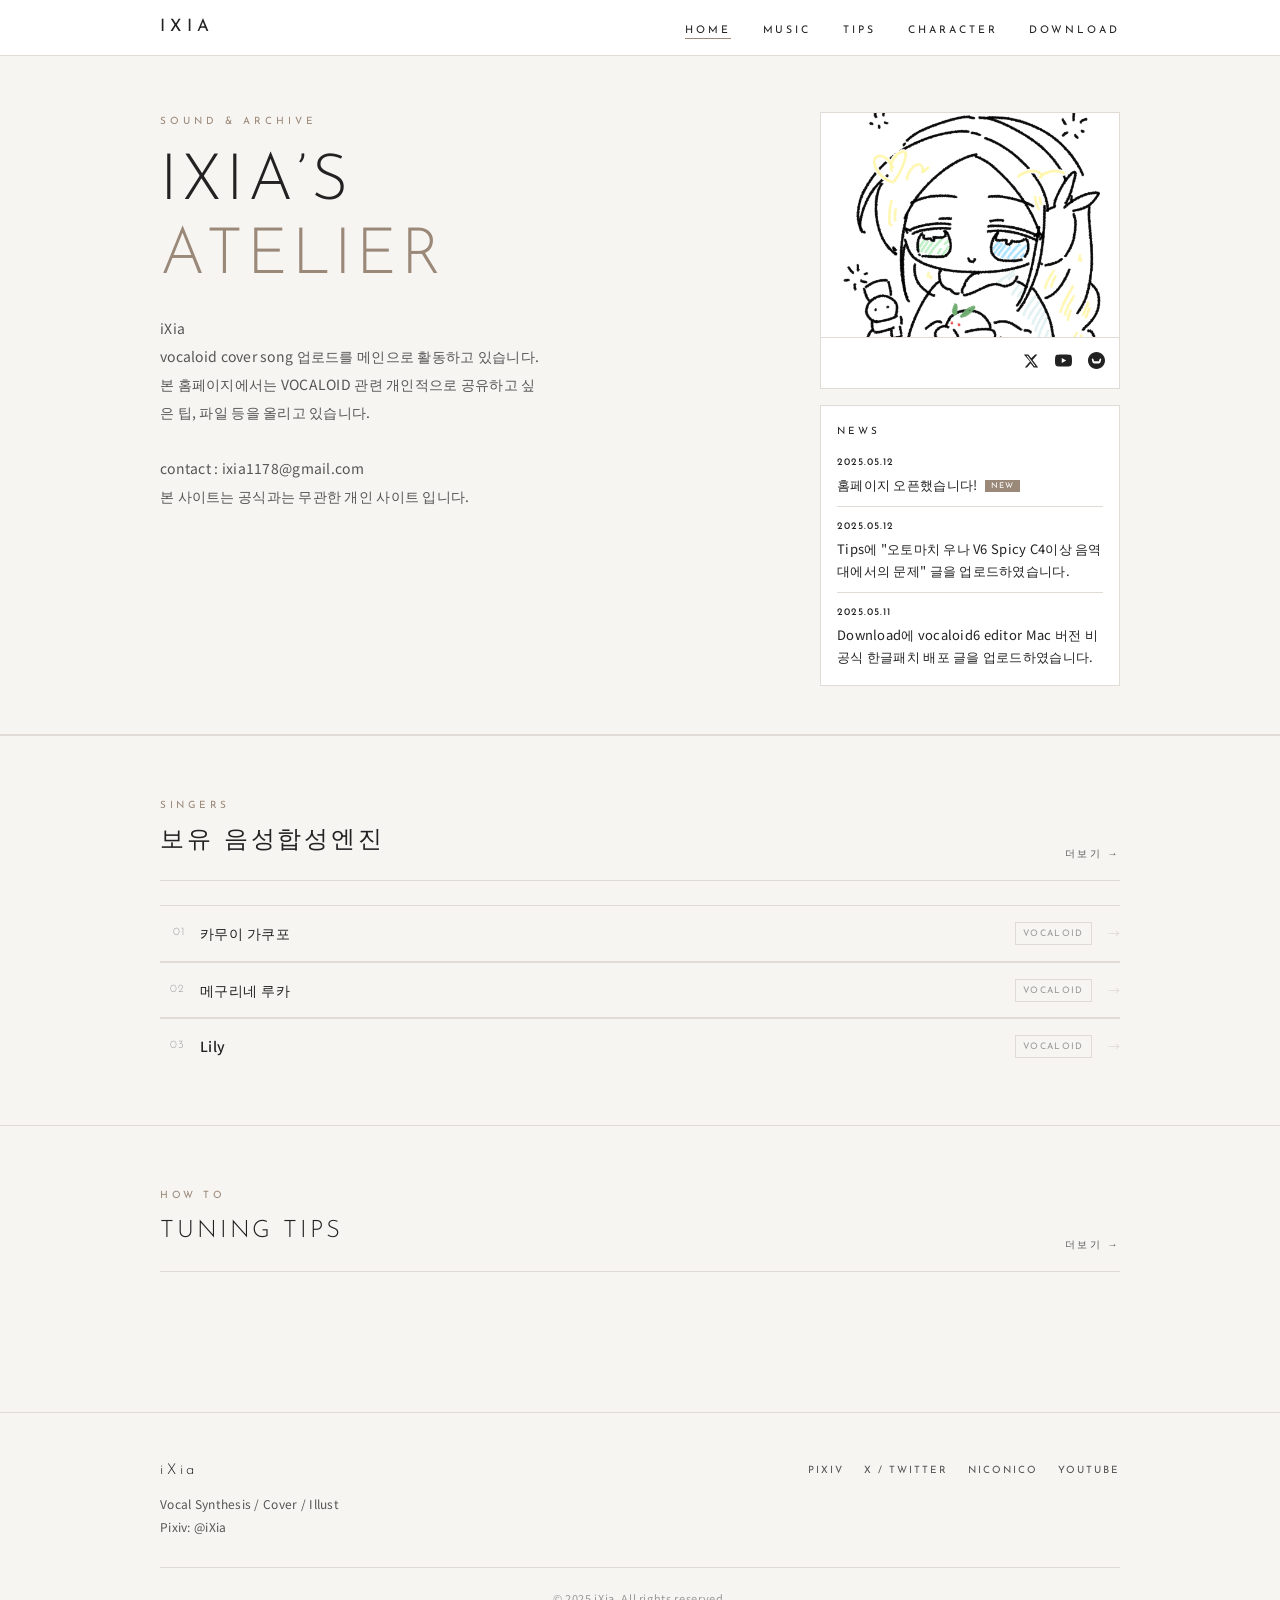
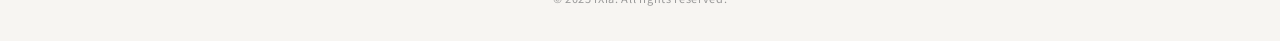
==== commit 7bedab04: "Update index.html" ====
--- a/index.html
+++ b/index.html
@@ -182,7 +182,7 @@
 
               <li class="news-mini-item">
                 <span class="news-mini-date">2025.05.11</span>
-                <span class="news-mini-text">Downloads에 vocaloid6 editor Mac 버전 비공식 한글패치 배포 글을 업로드하였습니다.</span>
+                <span class="news-mini-text">Download에 vocaloid6 editor Mac 버전 비공식 한글패치 배포 글을 업로드하였습니다.</span>
               </li>
 
             </ul>
